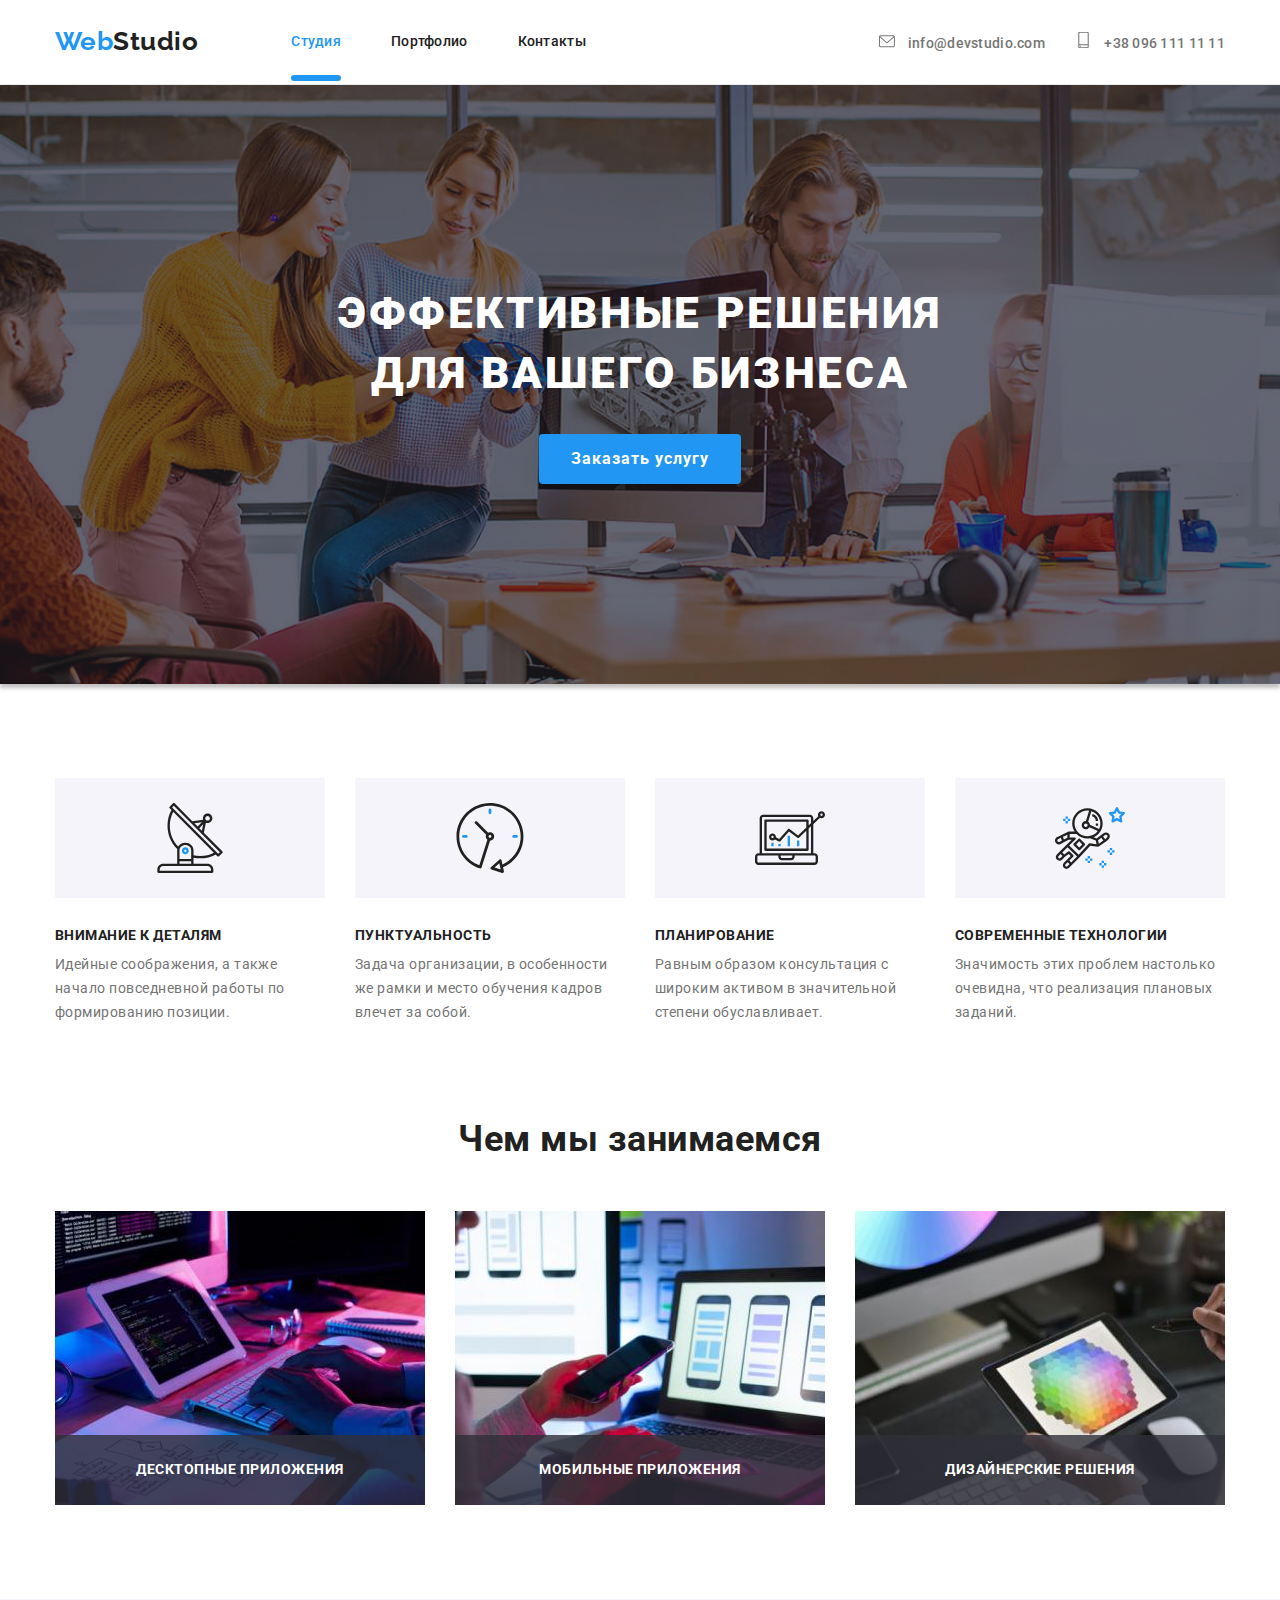
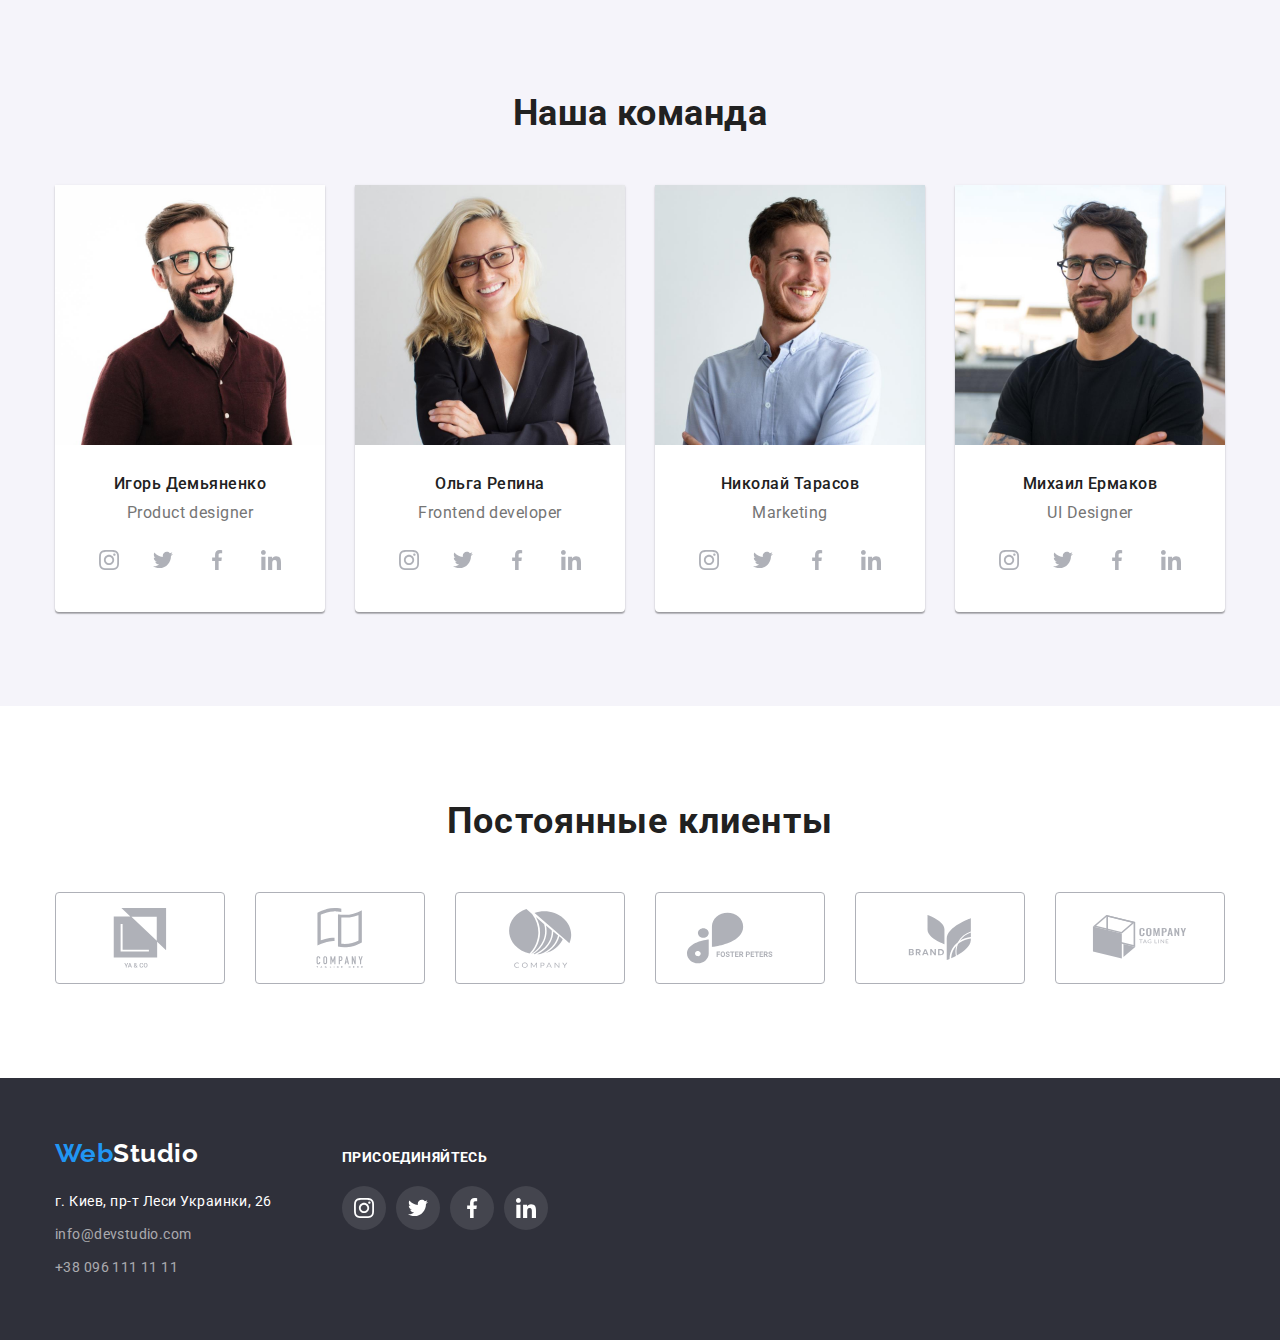
==== index.html @ f155bb7e "adding overlay text and bottom border at current page" ====
<!DOCTYPE html>
<html lang="ru">
<head>
    <meta charset="UTF-8">
    <meta http-equiv="X-UA-Compatible" content="IE=edge">
    <meta name="viewport" content="width=device-width, initial-scale=1.0">
    <title>Web Studio
    </title>
    <link rel="preconnect" href="https://fonts.googleapis.com">
    <link rel="preconnect" href="https://fonts.gstatic.com" crossorigin>
    <link href="https://fonts.googleapis.com/css2?family=Raleway:wght@700&family=Roboto:wght@400;500;700;900&display=swap"
        rel="stylesheet">
    <link rel="stylesheet" href="https:cdnjs.cloudflare.com/ajax/libs/modern-normalize/1.0.0/modern-normalize.min.css" />
    <link rel="stylesheet" href="./css/styles.css" />
    <link rel="icon" type="image/png" sizes="16x16" href="./images/favicon-16x16.png">
</head>
<body>
    <header class="lists links header">
    <!-- Навигация на другие страницы -->
    <div class="container flex">
    <nav class="main-nav">
        <a class="webstudio-logo" href="./index.html" lang="en">
            <span class="accent-color">Web</span>Studio
        </a>
        <ul class="header-list">
            <li class="list-item">
                <a class="list-link current" href="./index.html">Студия
                </a>
            </li>
            <li class="list-item">
                <a class="list-link" href="./portfolio.html">Портфолио
                </a>
            </li>
            <li class="list-item">
                <a class="list-link" href="#">Контакты
                </a>
            </li>
        </ul>
    </nav>
<!-- Связь с нами -->
        <ul class="connect-us">
            <li class="connect-item">
                <a class="connect-link list-link" href="maito:info@devstudio.com" lang="en">
                    <svg class="header-icons">
                    <use href="./images/icons.svg#icon-envelope"></use>
                </svg>
                info@devstudio.com
                </a>
            </li>
            <li class="connect-item">
                <a class="connect-link list-link" href="tel:+380961111111">
                    <svg class="header-icons">
                    <use href="./images/icons.svg#icon-smartphone"></use>
                </svg>
                +38 096 111 11 11
                </a>
            </li>
        </ul>
    </div>
    </header>
<!-- Основной баннер -->
  <main class="links lists">
    <section class="hero overlay">
        <div class="container">
        <h1 class="hero-heading">
            Эффективные решения для вашего бизнеса
        </h1>
        <button type="button" class="hero-button">
            Заказать услугу
        </button>
    </section>
<!-- Особенности -->
    <section class="specials">
        <div class="container">
            <div class="specials-icons">
                <div class="icon-place">
                    <svg class="item-icon">
                        <use href="./images/icons.svg#icon-antenna"></use>
                    </svg>
                </div>
                <div class="icon-place">
                    <svg class="item-icon">
                        <use href="./images/icons.svg#icon-clock"></use>
                    </svg>
                </div>
                <div class="icon-place">
                    <svg class="item-icon">
                        <use href="./images/icons.svg#icon-diagram"></use>
                    </svg>
                </div>
                <div class="icon-place">
                    <svg class="item-icon">
                        <use href="./images/icons.svg#icon-astronaut"></use>
                    </svg>
                </div>
            </div>
        <ul class="specials-list">
            <li class="specials-item">
                <h3 class="specials-heading">
                    Внимание к деталям
                </h3>
                <p class="specials-description">
                    Идейные соображения, а также начало повседневной работы по формированию позиции.           
                </p>
            </li>
            <li class="specials-item">
                <h3 class="specials-heading">
                    Пунктуальность
                </h3>
                <p class="specials-description">
                    Задача организации, в особенности же рамки и место обучения кадров влечет за собой.
                </p>
            </li>
            <li class="specials-item">
                <h3 class="specials-heading">
                    Планирование
                </h3>
                <p class="specials-description">
                    Равным образом консультация с широким активом в значительной степени обуславливает.
                </p>
            </li>
            <li class="specials-item">
                <h3 class="specials-heading">
                    Современные технологии
                </h3>
                <p class="specials-description">
                    Значимость этих проблем настолько очевидна, что реализация плановых заданий.
                </p>
            </li>
        </ul>
        </div>
    </section>
<!-- Чем мы занимаемся     -->
    <section class="activity">
        <div class="container">
        <h2 class="activity-heading">
            Чем мы занимаемся
        </h2>
        <ul class="work-gallery">
            <li class="gallery-img">
                <div class="products-thumb">
                    <div class="thumb">
                        <p class="thumb-title">Десктопные приложения</p>
                    </div>
                <img src="./images/photo-01.jpg" alt="пальцы на клавиатуре" width="370"/>
                </div>
            </li>
            <li class="gallery-img">
            <div class="products-thumb">
                <div class="thumb">
                    <p class="thumb-title">Мобильные приложения</p>
                </div>
                <img src="./images/photo-02.jpg" alt="пальцы на клавиатуре" width="370" />
            </div>
            </li>
            <li class="gallery-img">
            <div class="products-thumb">
                <div class="thumb">
                    <p class="thumb-title">Дизайнерские решения</p>
                </div>
                <img src="./images/photo-03.jpg" alt="пальцы на клавиатуре" width="370" />
            </div>
            </li>
        </ul>
        </div>
    </section>
<!-- Наша команда         -->
    <section class="activity-list">
        <div class="container">
        <h2 class="our-team">
            Наша команда            
        </h2>
        <ul class="team">
            <li class="team-list">
                <img src="./images/igor.jpg" alt="Игорь Демьяненко" width="270"/>
                <div class="position-title">
                <h3 class="specialist">
                    Игорь Демьяненко
                </h3>
                <p class="position" lang="en">
                    Product designer
                </p>
                    <ul class="networks-list list">
                        <li class="networks-item">
                            <a class="networks-link" href="https://www.instagram.com/" rel="noopener noreferrer" target="_blank">
                                <svg class="networks-icon">
                                    <use href="./images/icons.svg#icon-instagram"></use>
                                </svg>
                            </a>
                        </li>
                        <li class="networks-item">
                            <a class="networks-link" href="https://www.twitter.com/" rel="noopener noreferrer" target="_blank">
                                <svg class="networks-icon">
                                    <use href="./images/icons.svg#icon-twitter"></use>
                                </svg>
                            </a>
                        </li>
                        <li class="networks-item">
                            <a class="networks-link" href="https://www.facebook.com/" rel="noopener noreferrer" target="_blank">
                                <svg class="networks-icon">
                                    <use href="./images/icons.svg#icon-facebook"></use>
                                </svg>
                            </a>
                        </li>
                        <li class="networks-item">
                            <a class="networks-link" href="https://www.linkedin.com/" rel="noopener noreferrer" target="_blank">
                                <svg class="networks-icon">
                                    <use href="./images/icons.svg#icon-linkedin"></use>
                                </svg>
                            </a>
                        </li>
                    </ul>
                </div>
            </li>
            <li class="team-list">
                <img src="./images/olga.jpg" alt="Ольга Репина" width="270"/>
                <div class="position-title">
                <h3 class="specialist">
                    Ольга Репина
                </h3>
                <p class="position" lang="en">
                    Frontend developer
                </p>
                    <ul class="networks-list list">
                        <li class="networks-item">
                            <a class="networks-link" href="https://www.instagram.com/" rel="noopener noreferrer" target="_blank">
                                <svg class="networks-icon">
                                    <use href="./images/icons.svg#icon-instagram"></use>
                                </svg>
                            </a>
                        </li>
                        <li class="networks-item">
                            <a class="networks-link" href="https://www.twitter.com/" rel="noopener noreferrer" target="_blank">
                                <svg class="networks-icon">
                                    <use href="./images/icons.svg#icon-twitter"></use>
                                </svg>
                            </a>
                        </li>
                        <li class="networks-item">
                            <a class="networks-link" href="https://www.facebook.com/" rel="noopener noreferrer" target="_blank">
                                <svg class="networks-icon">
                                    <use href="./images/icons.svg#icon-facebook"></use>
                                </svg>
                            </a>
                        </li>
                        <li class="networks-item">
                            <a class="networks-link" href="https://www.linkedin.com/" rel="noopener noreferrer" target="_blank">
                                <svg class="networks-icon">
                                    <use href="./images/icons.svg#icon-linkedin"></use>
                                </svg>
                            </a>
                        </li>
                    </ul>
                </div>
            </li>
            <li class="team-list">
                <img src="./images/nikolai.jpg" alt="Николай Тарасов" width="270"/>
                <div class="position-title">
                <h3 class="specialist">
                    Николай Тарасов
                </h3>
                <p class="position" lang="en">
                    Marketing
                </p>
                    <ul class="networks-list list">
                        <li class="networks-item">
                            <a class="networks-link" href="https://www.instagram.com/" rel="noopener noreferrer" target="_blank">
                                <svg class="networks-icon">
                                    <use href="./images/icons.svg#icon-instagram"></use>
                                </svg>
                            </a>
                        </li>
                        <li class="networks-item">
                            <a class="networks-link" href="https://www.twitter.com/" rel="noopener noreferrer" target="_blank">
                                <svg class="networks-icon">
                                    <use href="./images/icons.svg#icon-twitter"></use>
                                </svg>
                            </a>
                        </li>
                        <li class="networks-item">
                            <a class="networks-link" href="https://www.facebook.com/" rel="noopener noreferrer" target="_blank">
                                <svg class="networks-icon">
                                    <use href="./images/icons.svg#icon-facebook"></use>
                                </svg>
                            </a>
                        </li>
                        <li class="networks-item">
                            <a class="networks-link" href="https://www.linkedin.com/" rel="noopener noreferrer" target="_blank">
                                <svg class="networks-icon">
                                    <use href="./images/icons.svg#icon-linkedin"></use>
                                </svg>
                            </a>
                        </li>
                    </ul>
                </div>
            </li>
            <li class="team-list">
                <img src="./images/mikhail.jpg" alt="Михаил Ермаков" width="270"/>
                <div class="position-title">
                <h3 class="specialist">
                    Михаил Ермаков
                </h3>
                <p class="position" lang="en">
                    UI Designer
                </p>
                    <ul class="networks-list list">
                        <li class="networks-item">
                            <a class="networks-link" href="https://www.instagram.com/" rel="noopener noreferrer" target="_blank">
                                <svg class="networks-icon">
                                    <use href="./images/icons.svg#icon-instagram"></use>
                                </svg>
                            </a>
                        </li>
                        <li class="networks-item">
                            <a class="networks-link" href="https://www.twitter.com/" rel="noopener noreferrer" target="_blank">
                                <svg class="networks-icon">
                                    <use href="./images/icons.svg#icon-twitter"></use>
                                </svg>
                            </a>
                        </li>
                        <li class="networks-item">
                            <a class="networks-link" href="https://www.facebook.com/" rel="noopener noreferrer" target="_blank">
                                <svg class="networks-icon">
                                    <use href="./images/icons.svg#icon-facebook"></use>
                                </svg>
                            </a>
                        </li>
                        <li class="networks-item">
                            <a class="networks-link" href="https://www.linkedin.com/" rel="noopener noreferrer" target="_blank">
                                <svg class="networks-icon">
                                    <use href="./images/icons.svg#icon-linkedin"></use>
                                </svg>
                            </a>
                        </li>
                    </ul>
                </div>
            </li>
        </ul>
        </div>
    </section>
    <section class="costumers">
        <div class="container">
            <h2 class="regular-costumers">
                Постоянные клиенты
            </h2>
            <ul class="costumers-list list">
                <li class="costumer-item">
                    <a href="" class="costumer-link">
                        <svg class="costumer-icon">
                            <use href="./images/icons.svg#icon-union-group"></use>
                        </svg>
                    </a>
                </li>
                <li class="costumer-item">
                    <a href="" class="costumer-link">
                        <svg class="costumer-icon">
                            <use href="./images/icons.svg#icon-company"></use>
                        </svg>
                    </a>
                </li>
                <li class="costumer-item">
                    <a href="" class="costumer-link">
                        <svg class="costumer-icon">
                            <use href="./images/icons.svg#icon-company-1"></use>
                        </svg>
                    </a>
                </li>
                <li class="costumer-item">
                    <a href="" class="costumer-link">
                        <svg class="costumer-icon">
                            <use href="./images/icons.svg#icon-foster-peters"></use>
                        </svg>
                    </a>
                </li>
                <li class="costumer-item">
                    <a href="" class="costumer-link">
                    <svg class="costumer-icon">
                        <use href="./images/icons.svg#icon-brand"></use>
                    </svg>
                </a></li>
                <li class="costumer-item">
                    <a href="" class="costumer-link">
                        <svg class="costumer-icon">
                            <use href="./images/icons.svg#icon-company-tagline"></use>
                        </svg>
                    </a>
                </li>
            </ul>
        </div>
    </section>
  </main>
<!-- Подвал     -->
<footer class="footer lists links">
    <div class="container">
     <div class="footer-contacts footer-container">
        <address class="address">
            <a class="footer-logo" href="./index.html" lang="en">
                <span class="accent-color">Web</span><span class="logo-alt">Studio</span>
            </a>
            <p class="location">
                г. Киев, пр-т Леси Украинки, 26
            </p>
        <ul class="footer-contact-list list">
            <li class="footer-item">
                <a class="footer-link" href="mailto:info@devstudio.com">info@devstudio.com</a>
            </li>
            <li class="footer-item">
                <a class="footer-link" href="tel:+380961111111">+38 096 111 11 11</a>
            </li>
        </ul>
        </address>
        <div class="footer-social-networks">
            <p class="social-title">ПРИСОЕДИНЯЙТЕСЬ</p>
            <ul class="footer-net-list list">
                <li class="footer-list-item">
                    <a class="footer-net-link" href="https://www.instagram.com/" rel="noopener noreferrer" target="_blank">
                        <svg class="footer-net-icon">
                            <use href="./images/icons.svg#icon-instagram"></use>
                        </svg>
                    </a>
                </li>
                <li class="footer-list-item">
                    <a class="footer-net-link" href="https://www.twitter.com/" rel="noopener noreferrer" target="_blank">
                        <svg class="footer-net-icon">
                            <use href="./images/icons.svg#icon-twitter"></use>
                        </svg>
                    </a>
                </li>
                <li class="footer-list-item">
                    <a class="footer-net-link" href="https://www.facebook.com/" rel="noopener noreferrer" target="_blank">
                        <svg class="footer-net-icon">
                            <use href="./images/icons.svg#icon-facebook"></use>
                        </svg>
                    </a>
                </li>
                <li class="footer-list-item">
                    <a class="footer-net-link" href="https://www.linkedin.com/" rel="noopener noreferrer" target="_blank">
                        <svg class="footer-net-icon">
                            <use href="./images/icons.svg#icon-linkedin"></use>
                        </svg>
                    </a>
                </li>
            </ul>
        </div>
     </div>
    </div>
</footer>
</body>
</html>
---- css/styles.css ----
/* Глобальные стили */

:root {
  --alt-text-color: #757575;
  --dominant-color: #212121;
  --accent-hover-color: #2196f3;
  --secondary-color: #ffffff;
  --main-background-color: #2f303a;
  --third-text-color: rgba(255, 255, 255, 0.6);
  --fourth-color: rgba(255, 255, 255, 0.1);
  --overlay: #000000;
  --shadow: rgba(0, 0, 0, 0.15);
  --second-shadow: rgba(0, 0, 0, 0.25);
  --second-background-color: #f5f4fa;
  --item-border-color: #eeeeee;
  --header-border-color: #ececec;
  --gradient: rgba(47, 48, 58, 0.4);
  --grey-fill-color: #afb1b8;
  --thumb-background: rgba(47, 48, 58, 0.8);
}

*,
*::before,
*::after {
  box-sizing: border-box;
}

body {
  margin: 0;
  font-family: Roboto, sans-serif;
  color: #212121;
  letter-spacing: 0.03em;
}
.lists ul {
  list-style-type: none;
}
.links a {
  text-decoration: none;
}
h1,
h2,
h3,
h4,
h6,
p {
  margin: 0;
}

ul {
  margin: 0;
  padding: 0;
}

img {
  display: block;
}

address {
  font-style: normal;
}

.visually-hidden {
  position: absolute;
  white-space: nowrap;
  width: 1px;
  height: 1px;
  overflow: hidden;
  border: 0;
  padding: 0;
  clip: rect(0 0 0 0);
  clip-path: inset(50%);
  margin: -1px;
}

.container {
  width: 1200px;
  margin: 0 auto;
  padding-left: 15px;
  padding-right: 15px;
}

.flex {
  display: flex;
}

/* Логотип */

.webstudio-logo {
  display: block;
  padding-top: 24px;
  padding-bottom: 25px;
  font-family: Raleway;
  font-weight: 700;
  font-size: 26px;
  line-height: 1.19;
  color: var(--dominant-color);
}

/* Стили навигации и баннера */

.header {
  outline: 1px solid var(--header-border-color);
}

.main-nav {
  display: flex;
  align-items: center;
}

.header-list {
  display: flex;
  font-weight: 500;
  font-size: 14px;
  line-height: 1.14;
  letter-spacing: 0.02em;
  color: var(--dominant-color);
}

.list-item {
  display: block;
  margin-left: 50px;
}

.list-item:first-child {
  margin-left: 93px;
}

.list-link {
  position: relative;
  padding: 32px 0;
  font-weight: 500;
  font-size: 14px;
  line-height: 1.14;
  letter-spacing: 0.02em;
  color: var(--dominant-color);
}

.list-link.current::after {
  content: '';
  position: absolute;
  bottom: 0;
  left: 0;
  width: 100%;
  border-radius: 3px;
  border: 3px solid var(--accent-hover-color);
}

.connect-us {
  margin-left: auto;
  display: flex;
  align-items: center;
}

.header-icons {
  padding: 0;
  width: 16px;
  height: 16px;
  margin-right: 10px;
  fill: currentColor;
}

.connect-item {
  display: block;
}

.connect-item:first-child {
  margin-right: 30px;
}

.connect-link {
  display: block;
  align-items: center;
  padding: 32px 0;
  color: var(--alt-text-color);
}

.hero {
  padding: 200px 0;
  text-align: center;
  background-color: var(--main-background-color);
}

.overlay {
  max-width: 1600px;
  margin-left: auto;
  margin-right: auto;
  background-image: linear-gradient(to right, var(--gradient), var(--gradient)),
    url('../images/hero-background.jpg');
  box-shadow: 0px 4px 4px var(--second-shadow);
  background-size: cover;
  background-repeat: no-repeat;
  background-position: center;
}

.header-list .list-link.current {
  color: var(--accent-hover-color);
}

.hero-heading {
  max-width: 696px;
  margin: 0 auto;
  font-weight: 900;
  font-size: 44px;
  line-height: 1.36;
  letter-spacing: 0.06em;
  text-transform: uppercase;
  text-align: center;
  color: var(--secondary-color);
}

.hero-button {
  display: inline-block;
  min-width: 200px;
  box-shadow: 0px 4px 4px var(--shadow);
  border-radius: 4px;
  border: transparent;
  padding: 10px 32px;
  margin-top: 30px;
  cursor: pointer;
  font-size: 16px;
  font-weight: 700;
  font-family: inherit;
  text-align: center;
  line-height: 1.87;
  letter-spacing: 0.06em;
  background-color: var(--accent-hover-color);
  color: var(--secondary-color);
}

/* Стили особенностей */

.specials {
  padding-top: 94px;
}

.specials-icons {
  display: flex;
  justify-content: space-between;
}

.icon-place {
  display: flex;
  align-items: center;
  justify-content: center;
  margin-bottom: 30px;
  width: 270px;
  height: 120px;
  background-color: var(--second-background-color);
}

.item-icon {
  width: 70px;
  height: 70px;
}

.specials-list {
  display: flex;
}

.specials-item {
  display: inline-block;
  margin-right: 30px;
  width: 270px;
}

.specials-item:last-child {
  margin-right: 0;
}

.specials-heading {
  padding-bottom: 10px;
  font-weight: 700;
  font-size: 14px;
  line-height: 1.14;
  text-transform: uppercase;
}

.specials-description {
  font-size: 14px;
  line-height: 1.71;
  color: var(--alt-text-color);
}

/* Стили комманды */

.activity {
  padding-top: 94px;
}

.activity-heading {
  margin-bottom: 50px;
  text-align: center;
  font-weight: 700;
  font-size: 36px;
  line-height: 1.16;
}

.work-gallery {
  display: flex;
  padding-bottom: 94px;
}

.products-thumb {
  position: relative;
}

.thumb {
  position: absolute;
  bottom: 0;
  width: 100%;
  height: 70px;
  background-color: var(--thumb-background);
}

.thumb-title {
  margin: 27px 0;
  font-weight: 700;
  font-size: 14px;
  line-height: 1.14;
  text-align: center;
  text-transform: uppercase;
  color: var(--secondary-color);
}

.gallery-img {
  margin-right: 30px;
}
.gallery-img:last-child {
  margin-right: 0;
}

.activity-list {
  padding: 94px 0;
  background-color: var(--second-background-color);
}

.our-team {
  margin-bottom: 50px;
  text-align: center;
  font-weight: 700;
  font-size: 36px;
  line-height: 1.16;
}

.team {
  display: flex;
  background-color: var(--second-background-color);
}

.team-list {
  margin-right: 30px;
  box-shadow: 0px 1px 3px rgba(0, 0, 0, 0.12), 0px 1px 1px rgba(0, 0, 0, 0.14),
    0px 2px 1px rgba(0, 0, 0, 0.2);
  border-radius: 0px 0px 4px 4px;
  min-width: 270px;
  text-align: center;
  background-color: var(--secondary-color);
}

.team-list:last-child {
  margin-right: 0;
}

.specialist {
  font-weight: 500;
  font-size: 16px;
  line-height: 1.18;
}

.position-title {
  padding: 30px 32px;
}

.position {
  margin-top: 10px;
  color: var(--alt-text-color);
}

.networks-list {
  display: flex;
  justify-content: space-between;
  margin-top: 16px;
}

.networks-item {
  display: flex;
  width: 44px;
  height: 44px;
  border-radius: 50%;
}

.networks-link {
  display: flex;
  align-items: center;
  justify-content: center;
  height: 44px;
  width: 44px;
  fill: var(--grey-fill-color);
}

.networks-icon {
  width: 20px;
  height: 20px;
  --icon-color: currentColor;
}

/* Стили постоянных клиентов */

.costumers {
  padding: 94px 0;
}

.regular-costumers {
  font-weight: 700;
  font-size: 36px;
  line-height: 1.1666;
  text-align: center;
  letter-spacing: 0.03em;
  color: var(--title-text-color);
  margin-bottom: 50px;
}

.costumers-list {
  display: flex;
  justify-content: space-between;
}

.costumer-item {
  display: block;
}

.costumer-link {
  display: flex;
  align-items: center;
  justify-content: center;
  width: 170px;
  height: 92px;
  fill: var(--grey-fill-color);
  border: 1px solid var(--grey-fill-color);
  border-radius: 4px;
}

.costumer-icon {
  width: 106px;
  height: 60px;
}

/* Цвет при наведении, фокусе и цвет акцента */

.list-link:hover,
.list-link:focus,
.contact-list:hover,
.contact-list:focus,
.accent-color {
  color: var(--accent-hover-color);
  fill: var(--accent-hover-color);
}

.button:hover,
.button:focus {
  color: var(--secondary-color);
  background-color: var(--accent-hover-color);
  box-shadow: 0px 3px 1px rgba(0, 0, 0, 0.1), 0px 1px 2px rgba(0, 0, 0, 0.08),
    0px 2px 2px rgba(0, 0, 0, 0.12);
}

.networks-link:hover,
.networks-link:focus {
  background-color: var(--accent-hover-color);
  border-radius: 50%;
  fill: var(--secondary-color);
}

.costumer-link:hover,
.costumer-link:focus {
  fill: var(--accent-hover-color);
  border: 1px solid var(--accent-hover-color);
}

.footer-link:focus,
.footer-link:hover {
  color: var(--accent-hover-color);
}

/* Стили кнопок */

.button {
  display: block;
  border-radius: 4px;
  border: 1px solid transparent;
  padding: 6px 22px;
  cursor: pointer;
  font-weight: 500;
  font-size: 16px;
  font-family: inherit;
  text-align: center;
  line-height: 1.62;
  background-color: var(--second-background-color);
}

/* Стили контактов */

.footer {
  padding: 60px 0;
  display: block;
  background: var(--main-background-color);
}

.footer-container {
  display: flex;
}

.logo-alt {
  color: var(--secondary-color);
}

.footer-logo {
  display: inline-block;
  font-family: Raleway;
  font-weight: 700;
  font-size: 26px;
  line-height: 1.19;
}

.address {
  font-size: 14px;
  line-height: 1.71;
  color: var(--secondary-color);
}

.address > .list {
  padding-left: 0px;
}

.location {
  margin-top: 20px;
}

.footer-contact-list {
  color: var(--third-text-color);
}

.footer-item {
  padding-top: 9px;
}

.footer-link {
  color: var(--third-text-color);
  font-size: 14px;
  line-height: 1.71;
  letter-spacing: 0.03em;
}

.footer-net-list {
  display: flex;
}

.footer-social-networks {
  margin-left: 70px;
  padding-top: 12px;
}

.social-title {
  display: flex;
  text-align: center;
  margin-bottom: 20px;
  font-weight: 700;
  font-size: 14px;
  line-height: 1.14;
  letter-spacing: 0.03em;
  color: var(--secondary-color);
}

.footer-list-item {
  display: flex;
  width: 44px;
  height: 44px;
  border-radius: 50%;
  background-color: var(--fourth-color);
}

.footer-list-item:nth-child(-n + 3) {
  margin-right: 10px;
}

.footer-net-link {
  display: flex;
  align-items: center;
  justify-content: center;
  border-radius: 50%;
  width: 44px;
  height: 44px;
}

.footer-net-icon {
  width: 20px;
  height: 20px;
  fill: var(--secondary-color);
}

.footer-net-link:focus,
.footer-net-link:hover {
  background-color: var(--accent-hover-color);
}

/* Стили портфолио */

.portfolio {
  padding: 94px 0;
}

.portfolio-buttons {
  display: flex;
  justify-content: center;
  margin-bottom: 50px;
}

.portfolio-btn:not(:last-child) {
  margin-right: 8px;
}

.projects {
  display: flex;
  flex-wrap: wrap;
}

.project-item {
  margin-bottom: 30px;
  margin-right: 30px;
  width: calc(100%-60px / 3);
}

.project-item:nth-child(3n) {
  margin-right: 0;
}

.project-item:nth-last-child(-n + 3) {
  margin-bottom: 0;
}

.project-item:hover,
.project-item:focus {
  box-shadow: 0px 1px 1px rgba(0, 0, 0, 0.12), 0px 4px 4px rgba(0, 0, 0, 0.06),
    1px 4px 6px rgba(0, 0, 0, 0.16);
  cursor: pointer;
}

.portfolio-title {
  padding: 20px 24px;
  border-left: 1px solid var(--item-border-color);
  border-bottom: 1px solid var(--item-border-color);
  border-right: 1px solid var(--item-border-color);
}

.portfolio-heading {
  font-weight: 700;
  font-size: 18px;
  line-height: 2;
  letter-spacing: 0.06em;
}

.portfolio-description {
  font-size: 16px;
  line-height: 1.87;
  color: var(--alt-text-color);
}
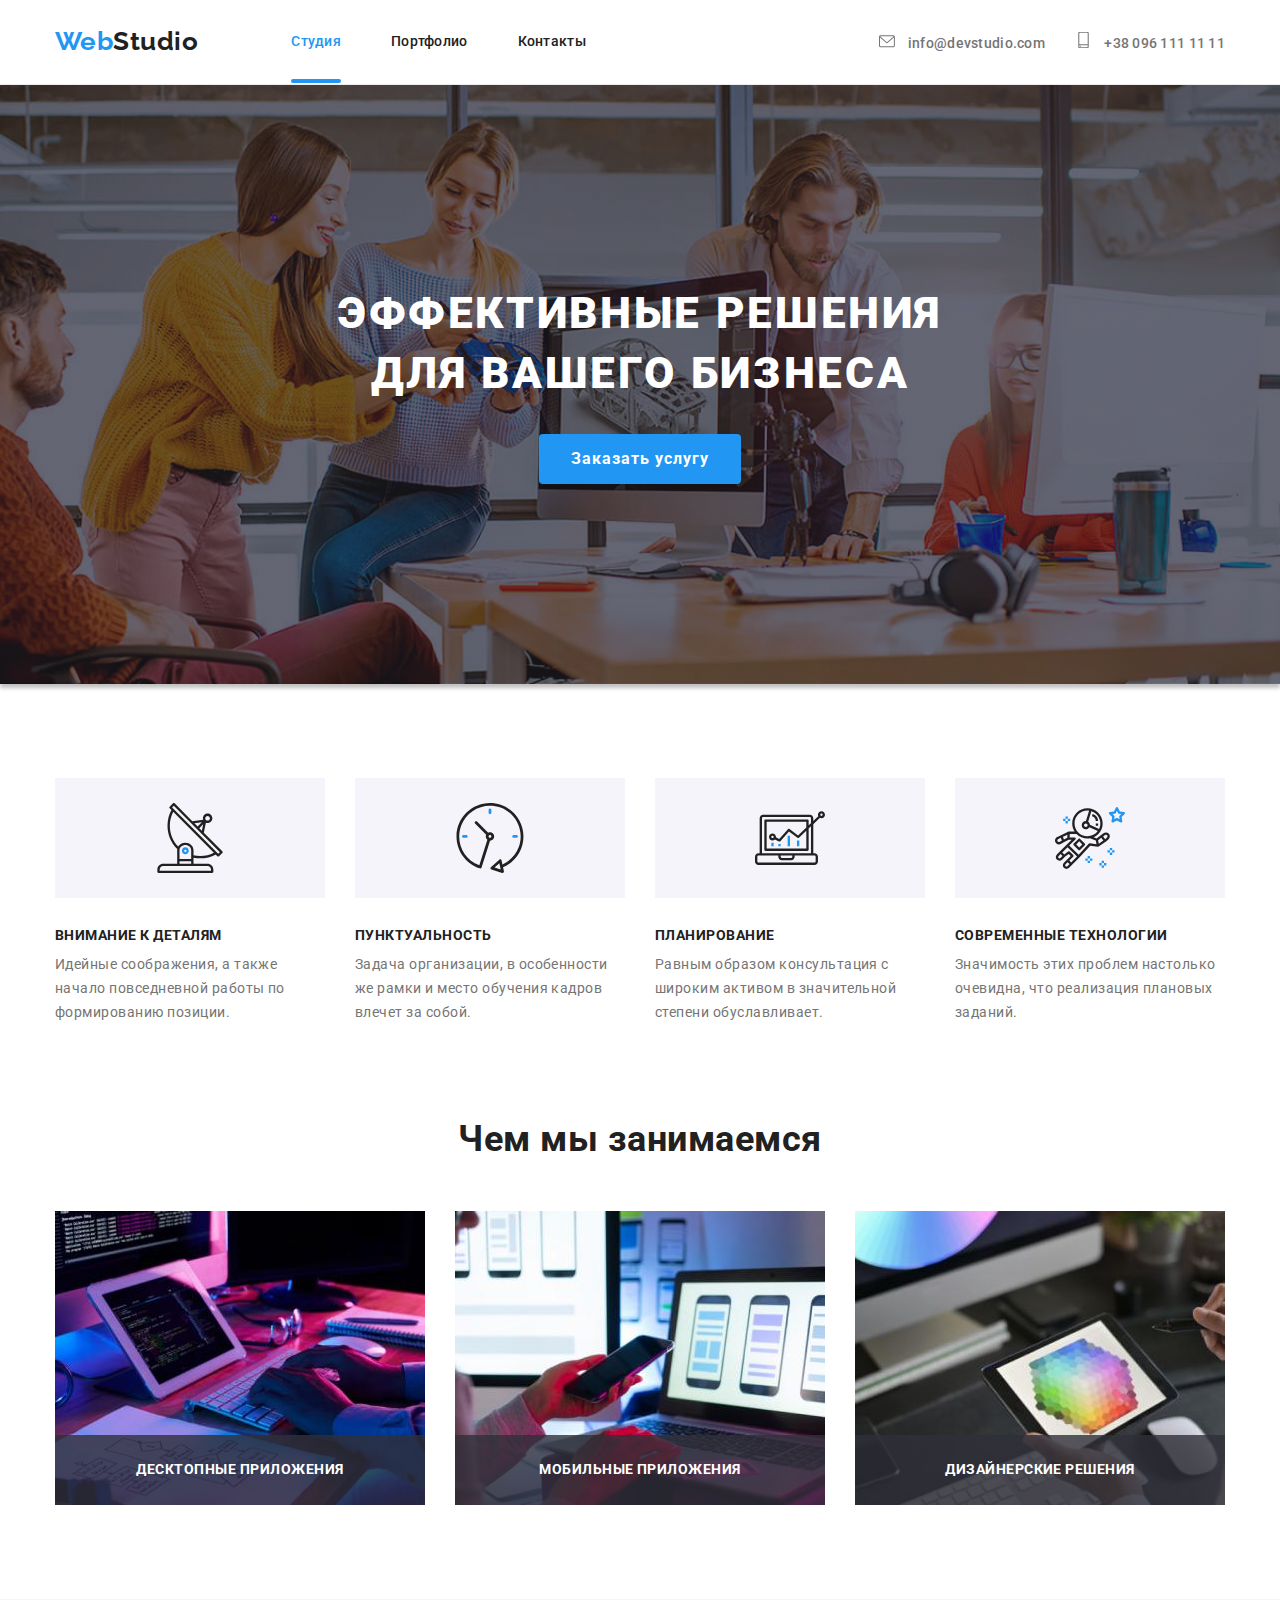
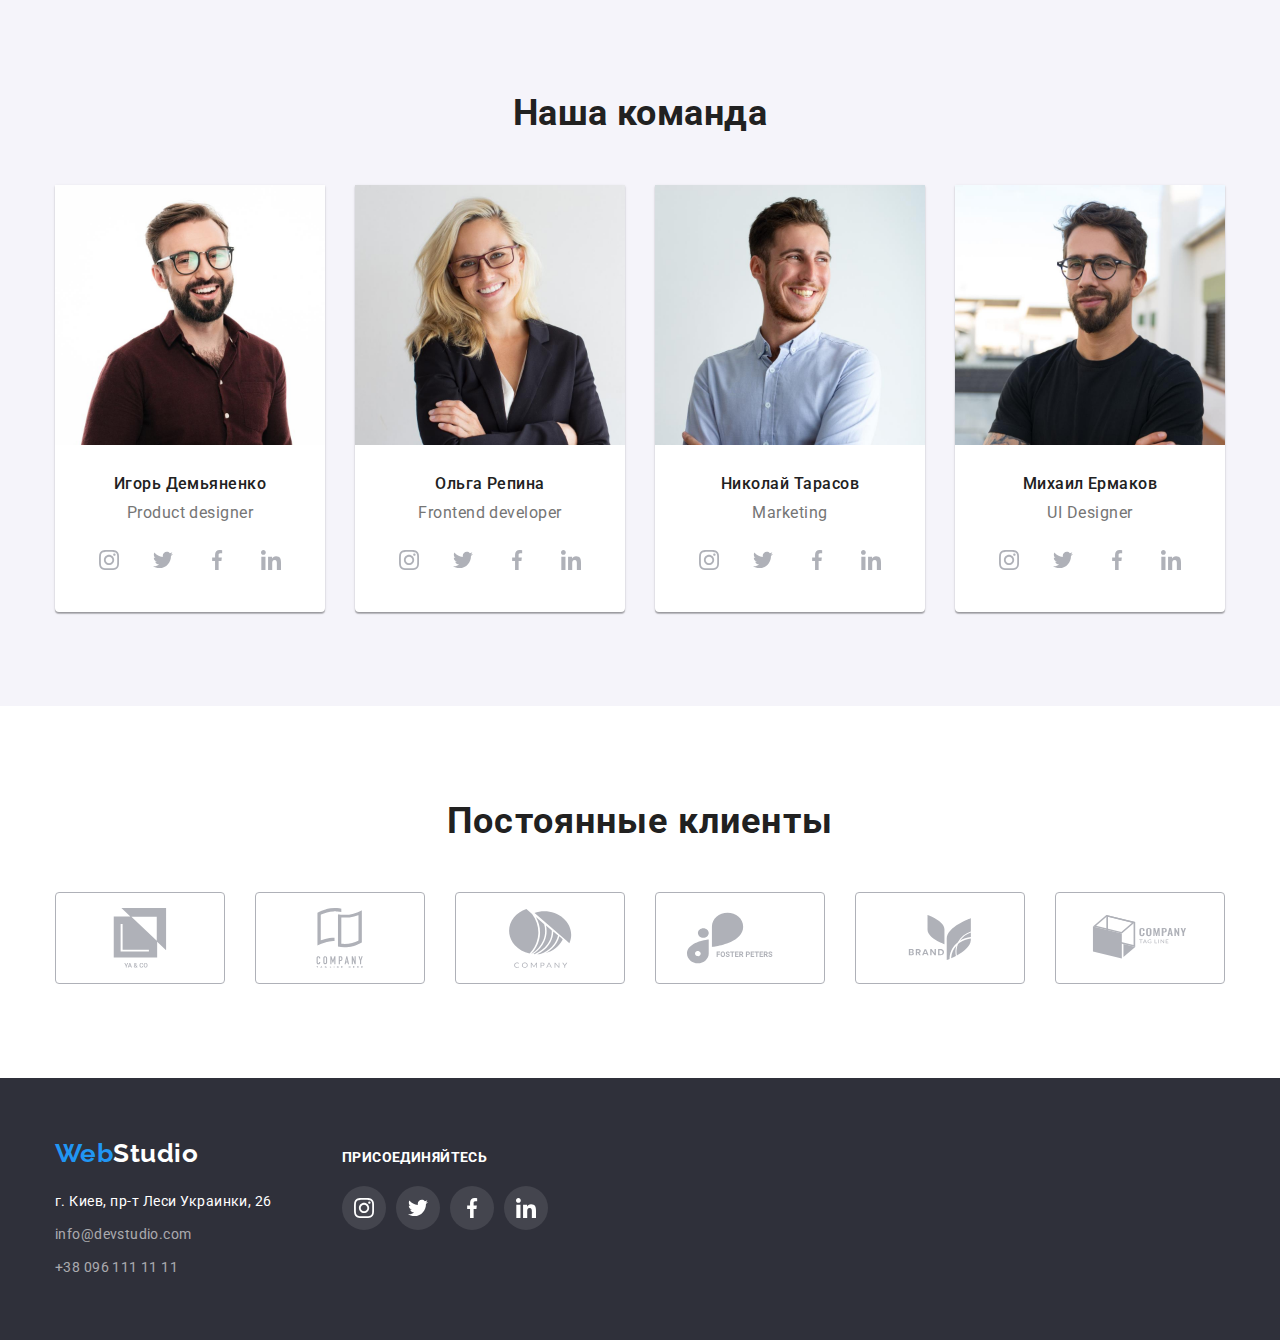
==== commit 32565ca1: "backdrop and modal" ====
--- a/index.html
+++ b/index.html
@@ -65,7 +65,7 @@
         <h1 class="hero-heading">
             Эффективные решения для вашего бизнеса
         </h1>
-        <button type="button" class="hero-button">
+        <button data-modal-open type="button" class="hero-button">
             Заказать услугу
         </button>
     </section>
@@ -445,5 +445,15 @@
      </div>
     </div>
 </footer>
+    <div class="backdrop is-hidden" data-modal>
+        <div class="modal">
+            <button data-modal-close class="button-modal-close">
+                <svg class="close">
+                    <use href="./images/icons.svg#icon-close"></use>
+                </svg>
+            </button>
+        </div>
+    </div>
+    <script src="./js/modal.js"></script>
 </body>
 </html>--- a/css/styles.css
+++ b/css/styles.css
@@ -17,6 +17,9 @@
   --gradient: rgba(47, 48, 58, 0.4);
   --grey-fill-color: #afb1b8;
   --thumb-background: rgba(47, 48, 58, 0.8);
+  --portfolio-overlay-color: rgba(33, 150, 243, 0.9);
+  --backdrop-color: rgba(0, 0, 0, 0.2);
+  --border-button: rgba(0, 0, 0, 0.1);
 }
 
 *,
@@ -137,12 +140,14 @@
 
 .list-link.current::after {
   content: '';
+  display: block;
   position: absolute;
-  bottom: 0;
+  bottom: -2px;
   left: 0;
+  height: 4px;
   width: 100%;
-  border-radius: 3px;
-  border: 3px solid var(--accent-hover-color);
+  border-radius: 2px;
+  background-color: var(--accent-hover-color);
 }
 
 .connect-us {
@@ -645,6 +650,36 @@
   cursor: pointer;
 }
 
+.portfolio-img {
+  position: relative;
+  height: auto;
+  overflow: hidden;
+}
+
+.project-overlay {
+  display: block;
+  position: absolute;
+  bottom: 0;
+  background-color: var(--portfolio-overlay-color);
+  opacity: 0;
+  height: 294px;
+  width: 100%;
+}
+
+.overlay-text {
+  margin: 0;
+  padding: 63px 24px;
+  color: var(--secondary-color);
+  font-size: 18px;
+  line-height: 1.56;
+  text-align: left;
+}
+
+.project-overlay:hover,
+.project-overlay:focus {
+  opacity: 1;
+}
+
 .portfolio-title {
   padding: 20px 24px;
   border-left: 1px solid var(--item-border-color);
@@ -664,3 +699,54 @@
   line-height: 1.87;
   color: var(--alt-text-color);
 }
+
+.backdrop {
+  position: fixed;
+  top: 0;
+  left: 0;
+  width: 100%;
+  height: 100%;
+  background-color: var(--backdrop-color);
+}
+
+.is-hidden {
+  visibility: hidden;
+  opacity: 0;
+  pointer-events: none;
+}
+
+.modal {
+  height: 581px;
+  width: 528px;
+  position: absolute;
+  top: 50%;
+  left: 50%;
+  transform: translate(-50%, -50%);
+  background-color: var(--secondary-color);
+  box-shadow: 0px 1px 3px rgba(0, 0, 0, 0.12), 0px 1px 1px rgba(0, 0, 0, 0.14),
+    0px 2px 1px rgba(0, 0, 0, 0.2);
+  border-radius: 4px;
+}
+
+.button-modal-close {
+  display: flex;
+  position: absolute;
+  align-items: center;
+  justify-content: center;
+  top: 8px;
+  right: 8px;
+  min-height: 30px;
+  min-width: 30px;
+  padding: 0;
+  border-radius: 50%;
+  border: 1px solid var(--border-button);
+  cursor: pointer;
+  background-color: var(--secondary-color);
+  color: var(--overlay);
+}
+
+.close {
+  width: 18px;
+  height: 18px;
+  fill: currentColor;
+}
